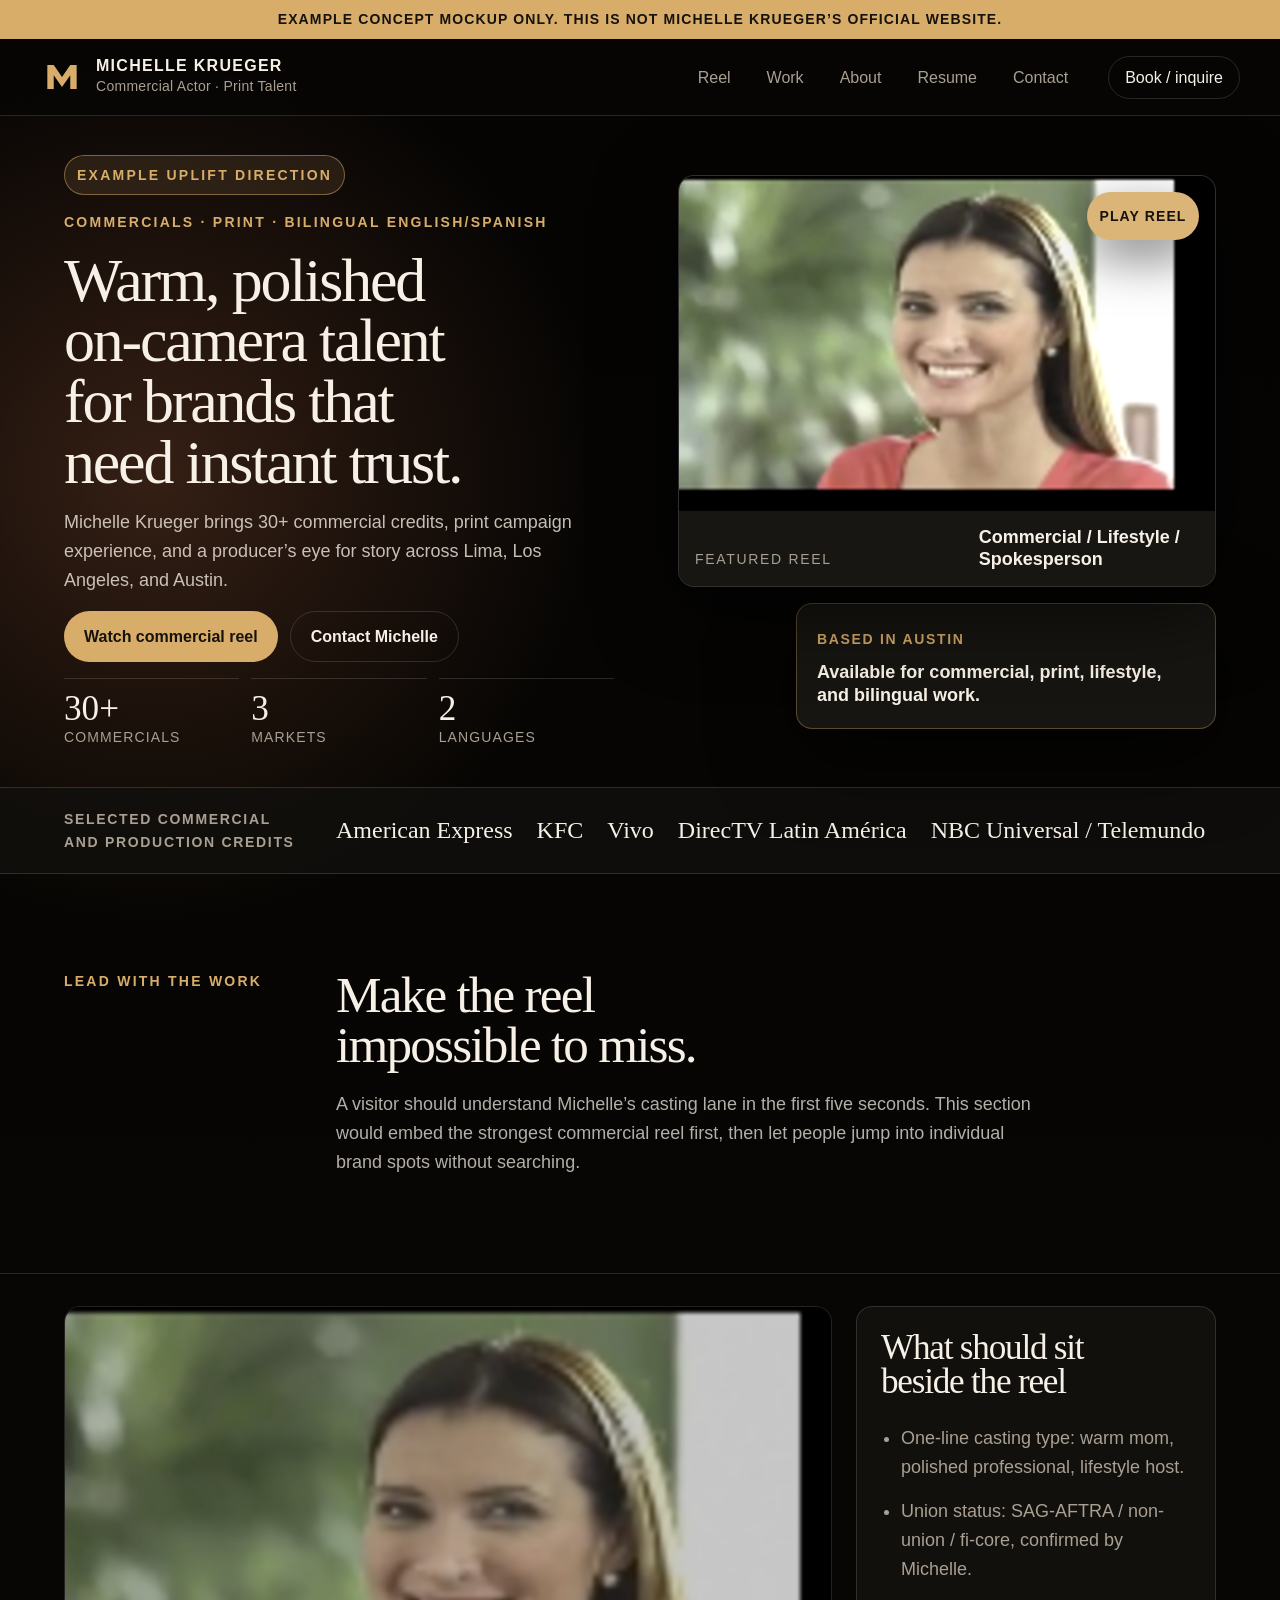
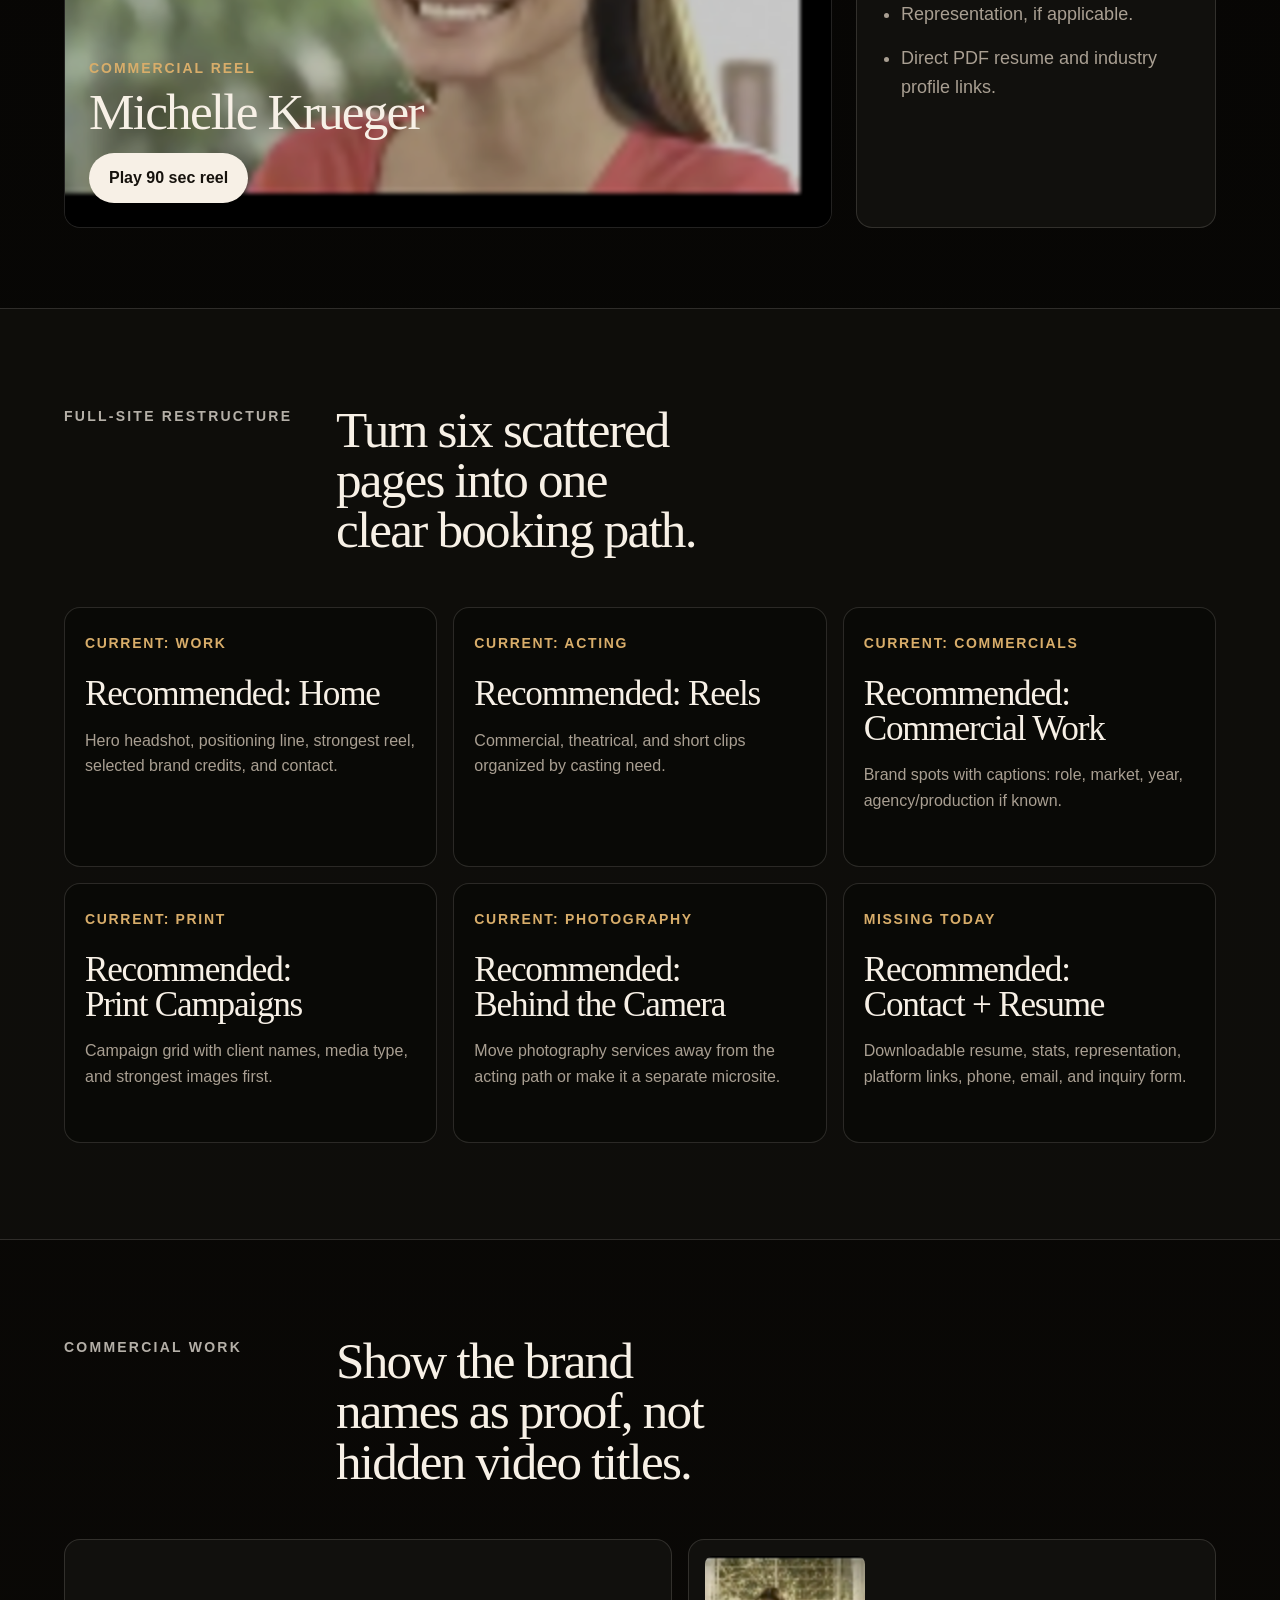
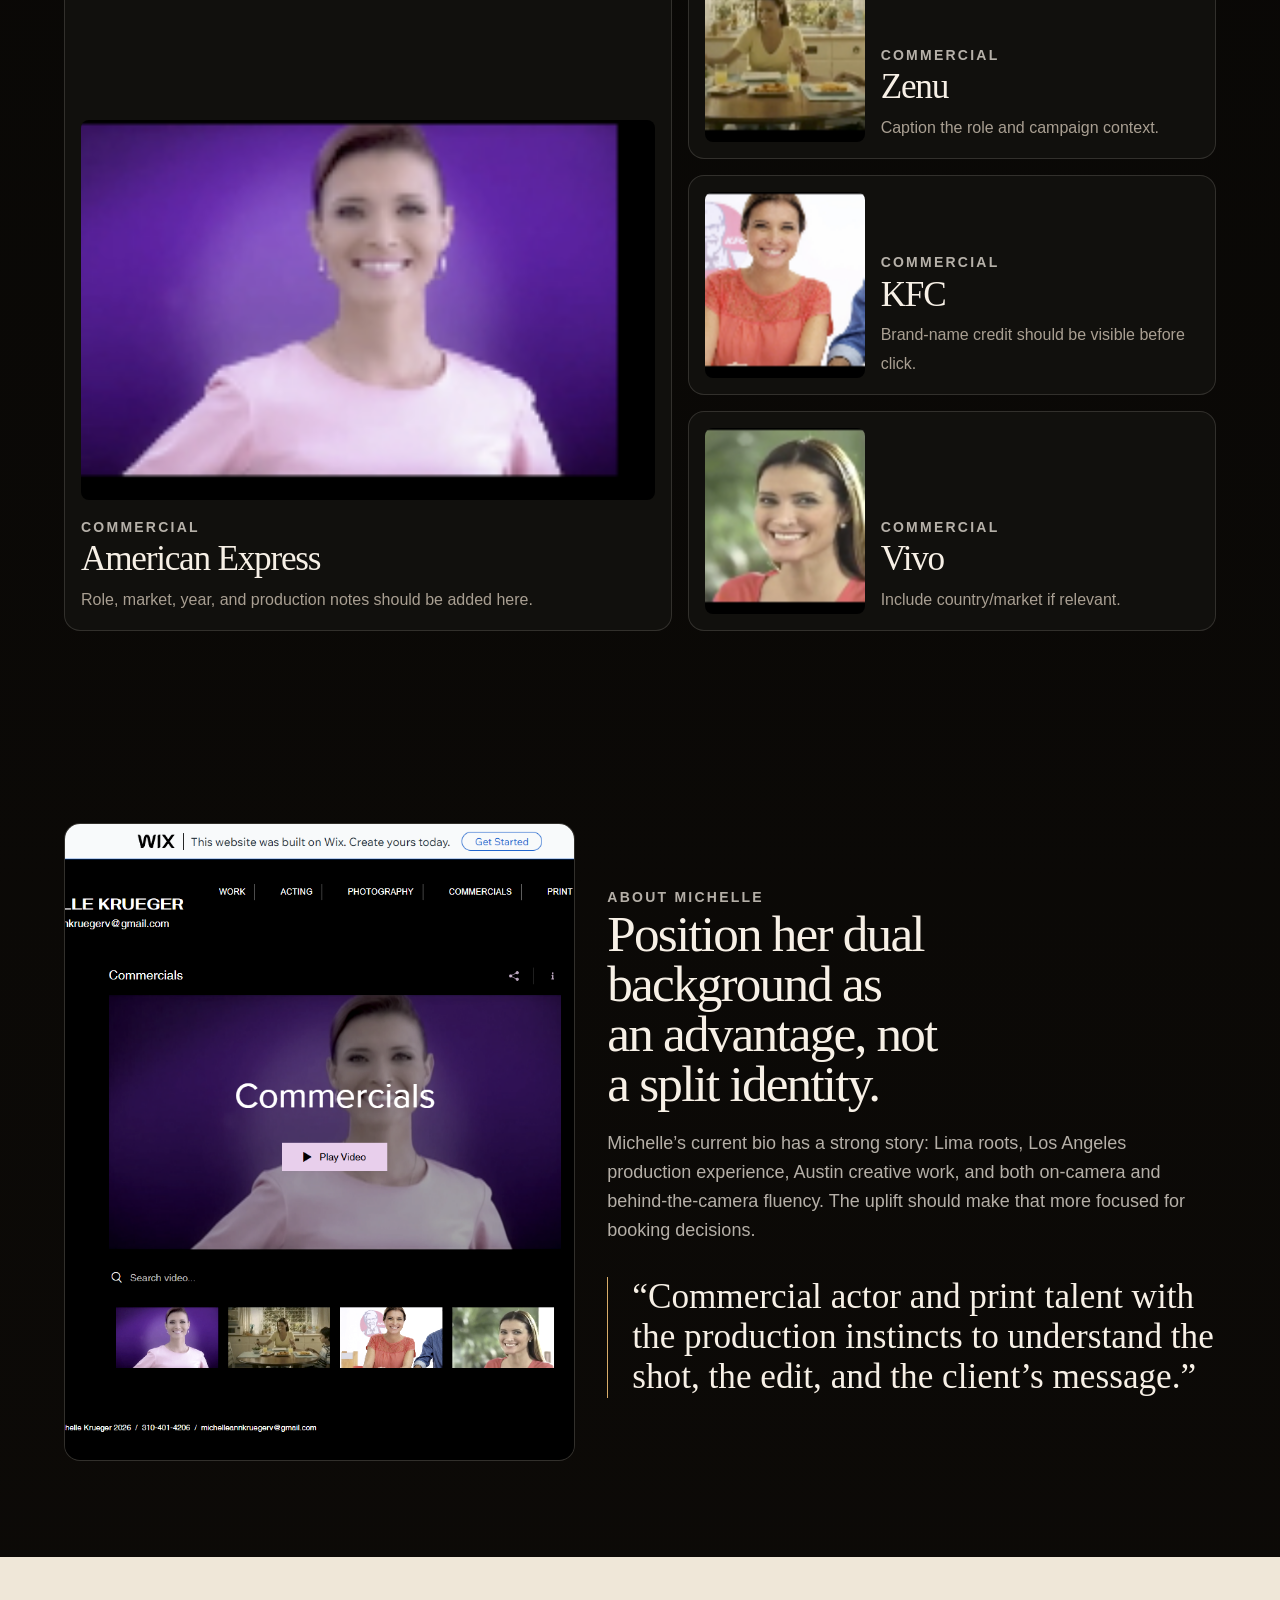
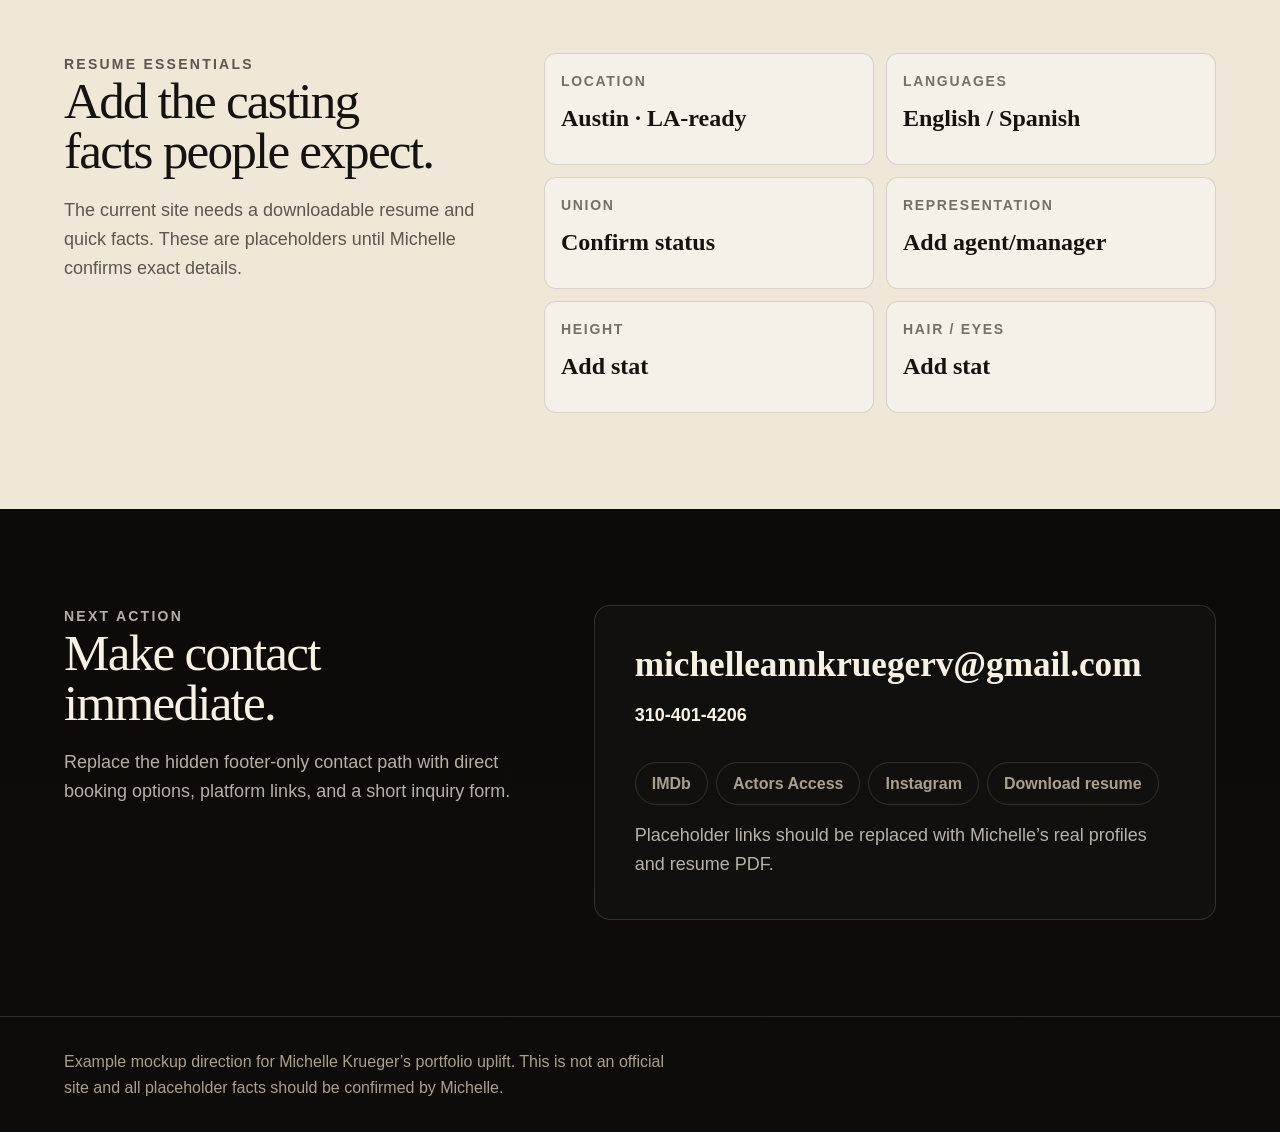
==== mockup/index.html @ 2bc83097 "Create Michelle portfolio handoff site" ====
<!doctype html>
<html lang="en">
  <head>
    <meta charset="UTF-8" />
    <meta name="viewport" content="width=device-width, initial-scale=1.0" />
    <title>Example Mockup | Michelle Krueger Portfolio Uplift</title>
    <meta name="robots" content="noindex,nofollow,noarchive" />
    <meta
      name="description"
      content="Commercial actor, print talent, and bilingual creative with 30+ commercials across Lima, Los Angeles, and Austin."
    />
    <meta property="og:title" content="Example Mockup | Michelle Krueger Portfolio Uplift" />
    <meta
      property="og:description"
      content="Commercial reel, print work, credits, resume, and contact for Michelle Krueger."
    />
    <meta property="og:type" content="website" />
    <link rel="preconnect" href="https://api.fontshare.com" />
    <link
      href="https://api.fontshare.com/v2/css?f[]=switzer@300,400,500,600,700&f[]=zodiak@400,500,700&display=swap"
      rel="stylesheet"
    />
    <link rel="stylesheet" href="styles.css" />
  </head>
  <body>
    <a class="skip-link" href="#main">Skip to content</a>

    <div class="example-banner" role="note">
      Example concept mockup only. This is not Michelle Krueger’s official website.
    </div>

    <header class="site-header">
      <a class="brand" href="#top" aria-label="Michelle Krueger home">
        <svg viewBox="0 0 48 48" aria-hidden="true" class="brand-mark">
          <path d="M8 37V11h7l9 13 9-13h7v26h-7V22L24 35 15 22v15H8Z" fill="currentColor" />
        </svg>
        <span>
          <strong>Michelle Krueger</strong>
          <em>Commercial Actor · Print Talent</em>
        </span>
      </a>

      <nav class="nav" aria-label="Primary navigation">
        <a href="#reel">Reel</a>
        <a href="#work">Work</a>
        <a href="#about">About</a>
        <a href="#resume">Resume</a>
        <a href="#contact">Contact</a>
      </nav>

      <a class="header-cta" href="mailto:michelleannkruegerv@gmail.com">Book / inquire</a>
    </header>

    <main id="main">
      <section class="hero" id="top">
        <div class="hero-copy">
          <p class="concept-label">Example uplift direction</p>
          <p class="eyebrow">Commercials · Print · Bilingual English/Spanish</p>
          <h1>Warm, polished on-camera talent for brands that need instant trust.</h1>
          <p class="lede">
            Michelle Krueger brings 30+ commercial credits, print campaign experience, and a
            producer’s eye for story across Lima, Los Angeles, and Austin.
          </p>
          <div class="hero-actions">
            <a class="button primary" href="#reel">Watch commercial reel</a>
            <a class="button secondary" href="#contact">Contact Michelle</a>
          </div>
          <dl class="quick-stats" aria-label="Talent highlights">
            <div>
              <dt>30+</dt>
              <dd>commercials</dd>
            </div>
            <div>
              <dt>3</dt>
              <dd>markets</dd>
            </div>
            <div>
              <dt>2</dt>
              <dd>languages</dd>
            </div>
          </dl>
        </div>

        <div class="hero-media" aria-label="Featured commercial reel preview">
          <figure class="reel-card">
            <img
              src="assets/clean-reel-still.png"
              width="650"
              height="365"
              alt="Clean commercial reel preview featuring Michelle Krueger"
            />
            <figcaption>
              <span>Featured Reel</span>
              <strong>Commercial / Lifestyle / Spokesperson</strong>
            </figcaption>
            <a class="play-button" href="#reel" aria-label="Jump to commercial reel">Play reel</a>
          </figure>
          <div class="availability-card">
            <span>Based in Austin</span>
            <strong>Available for commercial, print, lifestyle, and bilingual work.</strong>
          </div>
        </div>
      </section>

      <section class="proof-strip" aria-label="Selected credits">
        <span>Selected commercial and production credits</span>
        <ul>
          <li>American Express</li>
          <li>KFC</li>
          <li>Vivo</li>
          <li>DirecTV Latin América</li>
          <li>NBC Universal / Telemundo</li>
        </ul>
      </section>

      <section class="section split" id="reel">
        <div class="section-kicker">Lead with the work</div>
        <div>
          <h2>Make the reel impossible to miss.</h2>
          <p>
            A visitor should understand Michelle’s casting lane in the first five seconds. This
            section would embed the strongest commercial reel first, then let people jump into
            individual brand spots without searching.
          </p>
        </div>
      </section>

      <section class="featured-player" aria-label="Commercial reel layout mockup">
        <div class="player-frame">
          <img
            src="assets/clean-reel-still.png"
            width="650"
            height="365"
            alt="Commercial reel still featuring Michelle Krueger"
          />
          <div class="player-overlay">
            <p>Commercial Reel</p>
            <h3>Michelle Krueger</h3>
            <button type="button">Play 90 sec reel</button>
          </div>
        </div>
        <aside class="player-notes">
          <h3>What should sit beside the reel</h3>
          <ul>
            <li>One-line casting type: warm mom, polished professional, lifestyle host.</li>
            <li>Union status: SAG-AFTRA / non-union / fi-core, confirmed by Michelle.</li>
            <li>Representation, if applicable.</li>
            <li>Direct PDF resume and industry profile links.</li>
          </ul>
        </aside>
      </section>

      <section class="section architecture-section" aria-label="Recommended full site structure">
        <div class="section-header">
          <p class="section-kicker">Full-site restructure</p>
          <h2>Turn six scattered pages into one clear booking path.</h2>
        </div>
        <div class="architecture-grid">
          <article>
            <span>Current: Work</span>
            <h3>Recommended: Home</h3>
            <p>Hero headshot, positioning line, strongest reel, selected brand credits, and contact.</p>
          </article>
          <article>
            <span>Current: Acting</span>
            <h3>Recommended: Reels</h3>
            <p>Commercial, theatrical, and short clips organized by casting need.</p>
          </article>
          <article>
            <span>Current: Commercials</span>
            <h3>Recommended: Commercial Work</h3>
            <p>Brand spots with captions: role, market, year, agency/production if known.</p>
          </article>
          <article>
            <span>Current: Print</span>
            <h3>Recommended: Print Campaigns</h3>
            <p>Campaign grid with client names, media type, and strongest images first.</p>
          </article>
          <article>
            <span>Current: Photography</span>
            <h3>Recommended: Behind the Camera</h3>
            <p>Move photography services away from the acting path or make it a separate microsite.</p>
          </article>
          <article>
            <span>Missing today</span>
            <h3>Recommended: Contact + Resume</h3>
            <p>Downloadable resume, stats, representation, platform links, phone, email, and inquiry form.</p>
          </article>
        </div>
      </section>

      <section class="section" id="work">
        <div class="section-header">
          <p class="section-kicker">Commercial work</p>
          <h2>Show the brand names as proof, not hidden video titles.</h2>
        </div>

        <div class="work-grid">
          <article class="work-card large">
            <img src="assets/thumb-amex.png" width="170" height="93" alt="American Express commercial thumbnail" />
            <div>
              <p>Commercial</p>
              <h3>American Express</h3>
              <span>Role, market, year, and production notes should be added here.</span>
            </div>
          </article>
          <article class="work-card">
            <img src="assets/thumb-zenu.png" width="170" height="93" alt="Zenu commercial thumbnail" />
            <div>
              <p>Commercial</p>
              <h3>Zenu</h3>
              <span>Caption the role and campaign context.</span>
            </div>
          </article>
          <article class="work-card">
            <img src="assets/thumb-kfc.png" width="170" height="93" alt="KFC commercial thumbnail" />
            <div>
              <p>Commercial</p>
              <h3>KFC</h3>
              <span>Brand-name credit should be visible before click.</span>
            </div>
          </article>
          <article class="work-card">
            <img src="assets/thumb-vivo.png" width="170" height="93" alt="Vivo commercial thumbnail" />
            <div>
              <p>Commercial</p>
              <h3>Vivo</h3>
              <span>Include country/market if relevant.</span>
            </div>
          </article>
        </div>
      </section>

      <section class="section about-panel" id="about">
        <div class="portrait-block">
          <img
            src="assets/current-commercials-page.png"
            width="1440"
            height="900"
            alt="Screenshot from Michelle Krueger's current commercial portfolio page"
          />
        </div>
        <div class="about-copy">
          <p class="section-kicker">About Michelle</p>
          <h2>Position her dual background as an advantage, not a split identity.</h2>
          <p>
            Michelle’s current bio has a strong story: Lima roots, Los Angeles production experience,
            Austin creative work, and both on-camera and behind-the-camera fluency. The uplift should
            make that more focused for booking decisions.
          </p>
          <blockquote>
            “Commercial actor and print talent with the production instincts to understand the shot,
            the edit, and the client’s message.”
          </blockquote>
        </div>
      </section>

      <section class="section resume-panel" id="resume">
        <div>
          <p class="section-kicker">Resume essentials</p>
          <h2>Add the casting facts people expect.</h2>
          <p>
            The current site needs a downloadable resume and quick facts. These are placeholders until
            Michelle confirms exact details.
          </p>
        </div>
        <div class="facts-grid">
          <div><span>Location</span><strong>Austin · LA-ready</strong></div>
          <div><span>Languages</span><strong>English / Spanish</strong></div>
          <div><span>Union</span><strong>Confirm status</strong></div>
          <div><span>Representation</span><strong>Add agent/manager</strong></div>
          <div><span>Height</span><strong>Add stat</strong></div>
          <div><span>Hair / Eyes</span><strong>Add stat</strong></div>
        </div>
      </section>

      <section class="contact-section" id="contact">
        <div>
          <p class="section-kicker">Next action</p>
          <h2>Make contact immediate.</h2>
          <p>
            Replace the hidden footer-only contact path with direct booking options, platform links,
            and a short inquiry form.
          </p>
        </div>
        <div class="contact-card">
          <a class="contact-email" href="mailto:michelleannkruegerv@gmail.com">michelleannkruegerv@gmail.com</a>
          <a href="tel:+13104014206">310-401-4206</a>
          <div class="contact-links">
            <a href="#" aria-label="IMDb placeholder link">IMDb</a>
            <a href="#" aria-label="Actors Access placeholder link">Actors Access</a>
            <a href="#" aria-label="Instagram placeholder link">Instagram</a>
            <a href="#" aria-label="Resume placeholder link">Download resume</a>
          </div>
          <p>Placeholder links should be replaced with Michelle’s real profiles and resume PDF.</p>
        </div>
      </section>
    </main>

    <footer>
      <p>Example mockup direction for Michelle Krueger’s portfolio uplift. This is not an official site and all placeholder facts should be confirmed by Michelle.</p>
    </footer>
  </body>
</html>
---- mockup/styles.css ----
:root {
  --font-display: "Zodiak", Georgia, serif;
  --font-body: "Switzer", Arial, sans-serif;
  --text-xs: clamp(0.75rem, 0.7rem + 0.25vw, 0.875rem);
  --text-sm: clamp(0.875rem, 0.8rem + 0.35vw, 1rem);
  --text-base: clamp(1rem, 0.95rem + 0.25vw, 1.125rem);
  --text-lg: clamp(1.125rem, 1rem + 0.75vw, 1.5rem);
  --text-xl: clamp(1.5rem, 1.2rem + 1.25vw, 2.25rem);
  --text-2xl: clamp(2rem, 1.2rem + 2.5vw, 3.5rem);
  --text-hero: clamp(2.6rem, 1rem + 4.2vw, 5.35rem);
  --space-1: 0.25rem;
  --space-2: 0.5rem;
  --space-3: 0.75rem;
  --space-4: 1rem;
  --space-5: 1.25rem;
  --space-6: 1.5rem;
  --space-8: 2rem;
  --space-10: 2.5rem;
  --space-12: 3rem;
  --space-16: 4rem;
  --space-20: 5rem;
  --space-24: 6rem;
  --space-32: 8rem;
  --radius-sm: 0.375rem;
  --radius-md: 0.5rem;
  --radius-lg: 0.75rem;
  --radius-xl: 1rem;
  --radius-full: 9999px;
  --bg: #080705;
  --surface: #11100d;
  --surface-2: #191713;
  --surface-3: #efe7d8;
  --text: #f7f0e6;
  --muted: #a99f92;
  --faint: #6e665c;
  --accent: #d8ad6a;
  --accent-2: #a35d3b;
  --ink: #16120d;
  --line: color-mix(in oklab, var(--text) 14%, transparent);
  --shadow: 0 24px 80px color-mix(in oklab, #000 64%, transparent);
  color-scheme: dark;
}

*,
*::before,
*::after {
  box-sizing: border-box;
  margin: 0;
  padding: 0;
}

html {
  -moz-text-size-adjust: none;
  -webkit-text-size-adjust: none;
  text-size-adjust: none;
  scroll-behavior: smooth;
  scroll-padding-top: var(--space-20);
}

body {
  min-height: 100dvh;
  font-family: var(--font-body);
  font-size: var(--text-base);
  line-height: 1.6;
  color: var(--text);
  background:
    radial-gradient(circle at 12% 8%, color-mix(in oklab, var(--accent-2) 30%, transparent), transparent 28rem),
    linear-gradient(180deg, #050403 0%, var(--bg) 38%, #0e0b08 100%);
  -webkit-font-smoothing: antialiased;
  text-rendering: optimizeLegibility;
}

img,
svg {
  display: block;
  max-width: 100%;
  height: auto;
}

a {
  color: inherit;
  text-decoration: none;
}

p {
  max-width: 70ch;
  text-wrap: pretty;
}

h1,
h2,
h3 {
  font-family: var(--font-display);
  font-weight: 500;
  line-height: 0.98;
  letter-spacing: -0.035em;
  text-wrap: balance;
}

:focus-visible {
  outline: 2px solid var(--accent);
  outline-offset: 4px;
  border-radius: var(--radius-sm);
}

.skip-link {
  position: fixed;
  left: var(--space-4);
  top: var(--space-4);
  z-index: 100;
  transform: translateY(-160%);
  border-radius: var(--radius-full);
  background: var(--accent);
  color: var(--ink);
  padding: var(--space-3) var(--space-4);
  font-weight: 700;
}

.skip-link:focus {
  transform: translateY(0);
}

.example-banner {
  position: sticky;
  top: 0;
  z-index: 30;
  border-bottom: 1px solid color-mix(in oklab, var(--accent) 36%, transparent);
  padding: var(--space-2) var(--space-4);
  background: var(--accent);
  color: var(--ink);
  font-size: var(--text-xs);
  font-weight: 800;
  letter-spacing: 0.08em;
  text-align: center;
  text-transform: uppercase;
}

.site-header {
  position: sticky;
  top: 34px;
  z-index: 20;
  display: grid;
  grid-template-columns: 1fr auto auto;
  gap: var(--space-6);
  align-items: center;
  border-bottom: 1px solid var(--line);
  padding: var(--space-4) clamp(var(--space-4), 4vw, var(--space-10));
  background: color-mix(in oklab, var(--bg) 84%, transparent);
  backdrop-filter: blur(18px);
}

.brand {
  display: inline-flex;
  gap: var(--space-3);
  align-items: center;
}

.brand-mark {
  width: 44px;
  color: var(--accent);
}

.brand strong,
.brand em {
  display: block;
}

.brand strong {
  font-size: var(--text-sm);
  line-height: 1.1;
  letter-spacing: 0.08em;
  text-transform: uppercase;
}

.brand em {
  color: var(--muted);
  font-size: var(--text-xs);
  font-style: normal;
  letter-spacing: 0.02em;
}

.nav {
  display: flex;
  gap: var(--space-1);
  align-items: center;
}

.nav a,
.header-cta {
  border-radius: var(--radius-full);
  padding: var(--space-2) var(--space-4);
  color: var(--muted);
  font-size: var(--text-sm);
}

.nav a:hover,
.header-cta:hover {
  color: var(--text);
  background: color-mix(in oklab, var(--text) 8%, transparent);
}

.header-cta {
  border: 1px solid var(--line);
  color: var(--text);
}

.hero {
  display: grid;
  grid-template-columns: minmax(0, 0.92fr) minmax(320px, 0.9fr);
  gap: clamp(var(--space-8), 5vw, var(--space-16));
  align-items: center;
  min-height: auto;
  padding: clamp(var(--space-6), 3vw, var(--space-12)) clamp(var(--space-4), 5vw, var(--space-16));
}

.hero-copy {
  display: grid;
  gap: var(--space-4);
}

.eyebrow,
.concept-label,
.section-kicker,
.work-card p {
  color: var(--accent);
  font-size: var(--text-xs);
  font-weight: 700;
  letter-spacing: 0.16em;
  text-transform: uppercase;
}

.concept-label {
  width: fit-content;
  border: 1px solid color-mix(in oklab, var(--accent) 48%, transparent);
  border-radius: var(--radius-full);
  padding: var(--space-2) var(--space-3);
  background: color-mix(in oklab, var(--accent) 12%, transparent);
}

h1 {
  max-width: 14ch;
  font-size: clamp(2.35rem, 0.95rem + 3.65vw, 4.65rem);
}

.lede {
  max-width: 58ch;
  color: color-mix(in oklab, var(--text) 78%, transparent);
  font-size: var(--text-base);
}

.hero-actions {
  display: flex;
  flex-wrap: wrap;
  gap: var(--space-3);
}

.button {
  display: inline-flex;
  min-height: 48px;
  align-items: center;
  justify-content: center;
  border-radius: var(--radius-full);
  padding: var(--space-3) var(--space-5);
  font-size: var(--text-sm);
  font-weight: 700;
}

.button.primary {
  background: var(--accent);
  color: var(--ink);
}

.button.secondary {
  border: 1px solid var(--line);
  color: var(--text);
}

.quick-stats {
  display: grid;
  grid-template-columns: repeat(3, minmax(0, 1fr));
  gap: var(--space-3);
  max-width: 560px;
  padding-top: 0;
}

.quick-stats div {
  border-top: 1px solid var(--line);
  padding-top: var(--space-3);
}

.quick-stats dt {
  color: var(--text);
  font-family: var(--font-display);
  font-size: var(--text-xl);
  line-height: 1;
}

.quick-stats dd {
  color: var(--muted);
  font-size: var(--text-xs);
  letter-spacing: 0.08em;
  text-transform: uppercase;
}

.hero-media {
  position: relative;
}

.reel-card {
  position: relative;
  overflow: hidden;
  border: 1px solid var(--line);
  border-radius: var(--radius-xl);
  background: var(--surface);
  box-shadow: var(--shadow);
}

.reel-card img {
  aspect-ratio: 16 / 10;
  width: 100%;
  object-fit: cover;
  filter: saturate(0.86) contrast(1.1);
}

.reel-card figcaption {
  position: static;
  display: flex;
  gap: var(--space-4);
  align-items: end;
  justify-content: space-between;
  padding: var(--space-4);
  background: color-mix(in oklab, var(--surface-2) 92%, transparent);
}

.reel-card span {
  color: var(--muted);
  font-size: var(--text-xs);
  letter-spacing: 0.12em;
  text-transform: uppercase;
}

.reel-card strong {
  display: block;
  max-width: 22ch;
  font-size: var(--text-base);
  line-height: 1.2;
}

.play-button {
  position: absolute;
  inset: var(--space-4) var(--space-4) auto auto;
  display: grid;
  min-width: 112px;
  min-height: 48px;
  place-items: center;
  border-radius: var(--radius-full);
  background: color-mix(in oklab, var(--accent) 92%, white);
  color: var(--ink);
  font-size: var(--text-xs);
  font-weight: 800;
  letter-spacing: 0.08em;
  text-transform: uppercase;
  box-shadow: 0 18px 50px color-mix(in oklab, #000 50%, transparent);
}

.availability-card {
  position: static;
  width: min(420px, 100%);
  margin-top: var(--space-4);
  margin-left: auto;
  border: 1px solid color-mix(in oklab, var(--accent) 34%, transparent);
  border-radius: var(--radius-xl);
  padding: var(--space-5);
  background: color-mix(in oklab, var(--surface-2) 92%, transparent);
  box-shadow: var(--shadow);
}

.availability-card span {
  color: var(--accent);
  font-size: var(--text-xs);
  font-weight: 700;
  letter-spacing: 0.12em;
  text-transform: uppercase;
}

.availability-card strong {
  display: block;
  margin-top: var(--space-2);
  line-height: 1.3;
}

.proof-strip {
  display: grid;
  grid-template-columns: 240px 1fr;
  gap: var(--space-8);
  align-items: center;
  border-block: 1px solid var(--line);
  padding: var(--space-5) clamp(var(--space-4), 5vw, var(--space-16));
  background: color-mix(in oklab, var(--surface) 78%, transparent);
}

.proof-strip span {
  color: var(--muted);
  font-size: var(--text-xs);
  font-weight: 700;
  letter-spacing: 0.12em;
  text-transform: uppercase;
}

.proof-strip ul {
  display: flex;
  flex-wrap: wrap;
  gap: var(--space-3) var(--space-6);
  list-style: none;
}

.proof-strip li {
  font-family: var(--font-display);
  font-size: var(--text-lg);
}

.section {
  padding: clamp(var(--space-16), 8vw, var(--space-24)) clamp(var(--space-4), 5vw, var(--space-16));
}

.split {
  display: grid;
  grid-template-columns: 240px minmax(0, 820px);
  gap: var(--space-8);
  border-bottom: 1px solid var(--line);
}

.section h2,
.contact-section h2 {
  max-width: 16ch;
  margin-bottom: var(--space-5);
  font-size: var(--text-2xl);
}

.section p,
.contact-section p {
  color: color-mix(in oklab, var(--text) 72%, transparent);
}

.featured-player {
  display: grid;
  grid-template-columns: minmax(0, 1fr) 360px;
  gap: var(--space-6);
  padding: var(--space-8) clamp(var(--space-4), 5vw, var(--space-16)) var(--space-20);
}

.player-frame {
  position: relative;
  overflow: hidden;
  min-height: 520px;
  border: 1px solid var(--line);
  border-radius: var(--radius-xl);
  background: #000;
}

.player-frame img {
  width: 100%;
  height: 100%;
  min-height: 520px;
  object-fit: cover;
  opacity: 0.78;
}

.player-overlay {
  position: absolute;
  inset: auto var(--space-6) var(--space-6);
  max-width: 560px;
}

.player-overlay p {
  color: var(--accent);
  font-size: var(--text-xs);
  font-weight: 700;
  letter-spacing: 0.14em;
  text-transform: uppercase;
}

.player-overlay h3 {
  margin: var(--space-2) 0 var(--space-4);
  font-size: var(--text-2xl);
}

.player-overlay button {
  min-height: 48px;
  border: 0;
  border-radius: var(--radius-full);
  padding: var(--space-3) var(--space-5);
  background: var(--text);
  color: var(--ink);
  font: inherit;
  font-size: var(--text-sm);
  font-weight: 800;
  cursor: pointer;
}

.player-notes {
  align-self: stretch;
  border: 1px solid var(--line);
  border-radius: var(--radius-xl);
  padding: var(--space-6);
  background: var(--surface);
}

.player-notes h3 {
  margin-bottom: var(--space-6);
  font-size: var(--text-xl);
}

.player-notes ul {
  display: grid;
  gap: var(--space-4);
  padding-left: var(--space-5);
  color: var(--muted);
}

.architecture-section {
  border-block: 1px solid var(--line);
  background: color-mix(in oklab, var(--surface) 72%, transparent);
}

.architecture-grid {
  display: grid;
  grid-template-columns: repeat(3, minmax(0, 1fr));
  gap: var(--space-4);
}

.architecture-grid article {
  min-height: 260px;
  border: 1px solid var(--line);
  border-radius: var(--radius-xl);
  padding: var(--space-5);
  background: color-mix(in oklab, var(--bg) 58%, transparent);
}

.architecture-grid span {
  color: var(--accent);
  font-size: var(--text-xs);
  font-weight: 800;
  letter-spacing: 0.12em;
  text-transform: uppercase;
}

.architecture-grid h3 {
  margin: var(--space-5) 0 var(--space-4);
  font-size: var(--text-xl);
}

.architecture-grid p {
  color: var(--muted);
  font-size: var(--text-sm);
}

.section-header {
  display: grid;
  grid-template-columns: 240px minmax(0, 780px);
  gap: var(--space-8);
  align-items: start;
  margin-bottom: var(--space-8);
}

.work-grid {
  display: grid;
  grid-template-columns: 1.15fr 1fr;
  gap: var(--space-4);
}

.work-card {
  display: grid;
  grid-template-columns: 160px 1fr;
  gap: var(--space-4);
  align-items: end;
  min-height: 220px;
  overflow: hidden;
  border: 1px solid var(--line);
  border-radius: var(--radius-xl);
  padding: var(--space-4);
  background: var(--surface);
}

.work-card.large {
  grid-row: span 3;
  grid-template-columns: 1fr;
  min-height: 600px;
  align-content: end;
}

.work-card img {
  width: 100%;
  height: 100%;
  min-height: 130px;
  border-radius: var(--radius-md);
  object-fit: cover;
}

.work-card.large img {
  min-height: 380px;
}

.work-card h3 {
  margin: var(--space-1) 0 var(--space-2);
  font-size: var(--text-xl);
}

.work-card span {
  color: var(--muted);
  font-size: var(--text-sm);
}

.about-panel {
  display: grid;
  grid-template-columns: minmax(0, 0.84fr) minmax(0, 1fr);
  gap: var(--space-8);
  align-items: center;
}

.portrait-block {
  overflow: hidden;
  border: 1px solid var(--line);
  border-radius: var(--radius-xl);
  background: var(--surface);
}

.portrait-block img {
  width: 100%;
  aspect-ratio: 4 / 5;
  object-fit: cover;
  object-position: 47% 32%;
  filter: saturate(0.75) contrast(1.08);
}

.about-copy blockquote {
  margin-top: var(--space-8);
  border-left: 1px solid var(--accent);
  padding-left: var(--space-6);
  color: var(--text);
  font-family: var(--font-display);
  font-size: var(--text-xl);
  line-height: 1.15;
}

.resume-panel {
  display: grid;
  grid-template-columns: 0.8fr 1.2fr;
  gap: var(--space-8);
  background: var(--surface-3);
  color: var(--ink);
}

.resume-panel .section-kicker,
.resume-panel p {
  color: color-mix(in oklab, var(--ink) 68%, transparent);
}

.facts-grid {
  display: grid;
  grid-template-columns: repeat(2, minmax(0, 1fr));
  gap: var(--space-3);
}

.facts-grid div {
  min-height: 112px;
  border: 1px solid color-mix(in oklab, var(--ink) 14%, transparent);
  border-radius: var(--radius-lg);
  padding: var(--space-4);
  background: color-mix(in oklab, white 42%, transparent);
}

.facts-grid span {
  display: block;
  margin-bottom: var(--space-3);
  color: color-mix(in oklab, var(--ink) 58%, transparent);
  font-size: var(--text-xs);
  font-weight: 800;
  letter-spacing: 0.12em;
  text-transform: uppercase;
}

.facts-grid strong {
  font-family: var(--font-display);
  font-size: var(--text-lg);
  line-height: 1.1;
}

.contact-section {
  display: grid;
  grid-template-columns: 0.8fr 1fr;
  gap: var(--space-8);
  padding: clamp(var(--space-16), 8vw, var(--space-24)) clamp(var(--space-4), 5vw, var(--space-16));
}

.contact-card {
  display: grid;
  gap: var(--space-4);
  border: 1px solid var(--line);
  border-radius: var(--radius-xl);
  padding: clamp(var(--space-6), 5vw, var(--space-10));
  background: var(--surface);
}

.contact-card a {
  width: fit-content;
  color: var(--text);
  font-weight: 700;
}

.contact-email {
  font-family: var(--font-display);
  font-size: var(--text-xl);
  line-height: 1.1;
  word-break: break-word;
}

.contact-links {
  display: flex;
  flex-wrap: wrap;
  gap: var(--space-2);
  padding-top: var(--space-4);
}

.contact-links a {
  border: 1px solid var(--line);
  border-radius: var(--radius-full);
  padding: var(--space-2) var(--space-4);
  color: var(--muted);
  font-size: var(--text-sm);
}

footer {
  border-top: 1px solid var(--line);
  padding: var(--space-8) clamp(var(--space-4), 5vw, var(--space-16));
  color: var(--muted);
  font-size: var(--text-sm);
}

@media (max-width: 980px) {
  .site-header {
    grid-template-columns: 1fr auto;
  }

  .nav {
    display: none;
  }

  .hero,
  .featured-player,
  .about-panel,
  .resume-panel,
  .contact-section {
    grid-template-columns: 1fr;
  }

  .hero {
    min-height: 0;
  }

  h1 {
    max-width: 12ch;
  }

  .proof-strip,
  .split,
  .section-header {
    grid-template-columns: 1fr;
    gap: var(--space-4);
  }

  .architecture-grid {
    grid-template-columns: repeat(2, minmax(0, 1fr));
  }

  .work-grid {
    grid-template-columns: 1fr;
  }

  .work-card.large {
    grid-row: auto;
    min-height: auto;
  }
}

@media (max-width: 640px) {
  .example-banner {
    position: static;
    line-height: 1.35;
  }

  .site-header {
    top: 0;
  }

  .site-header {
    gap: var(--space-3);
    padding-inline: var(--space-4);
  }

  .brand-mark {
    width: 36px;
  }

  .header-cta {
    padding-inline: var(--space-3);
  }

  .hero {
    padding-top: var(--space-10);
  }

  .hero-actions,
  .quick-stats,
  .facts-grid,
  .work-card,
  .architecture-grid {
    grid-template-columns: 1fr;
  }

  .work-card {
    min-height: auto;
  }

  .player-frame,
  .player-frame img {
    min-height: 390px;
  }

  .play-button {
    width: 92px;
    height: 92px;
  }

  .reel-card figcaption {
    display: grid;
    gap: var(--space-1);
  }

  .availability-card {
    position: static;
    width: auto;
    margin-top: var(--space-4);
  }

  .proof-strip ul {
    display: grid;
    gap: var(--space-2);
  }
}

@media (prefers-reduced-motion: reduce) {
  *,
  *::before,
  *::after {
    animation-duration: 0.01ms !important;
    animation-iteration-count: 1 !important;
    scroll-behavior: auto !important;
    transition-duration: 0.01ms !important;
  }
}
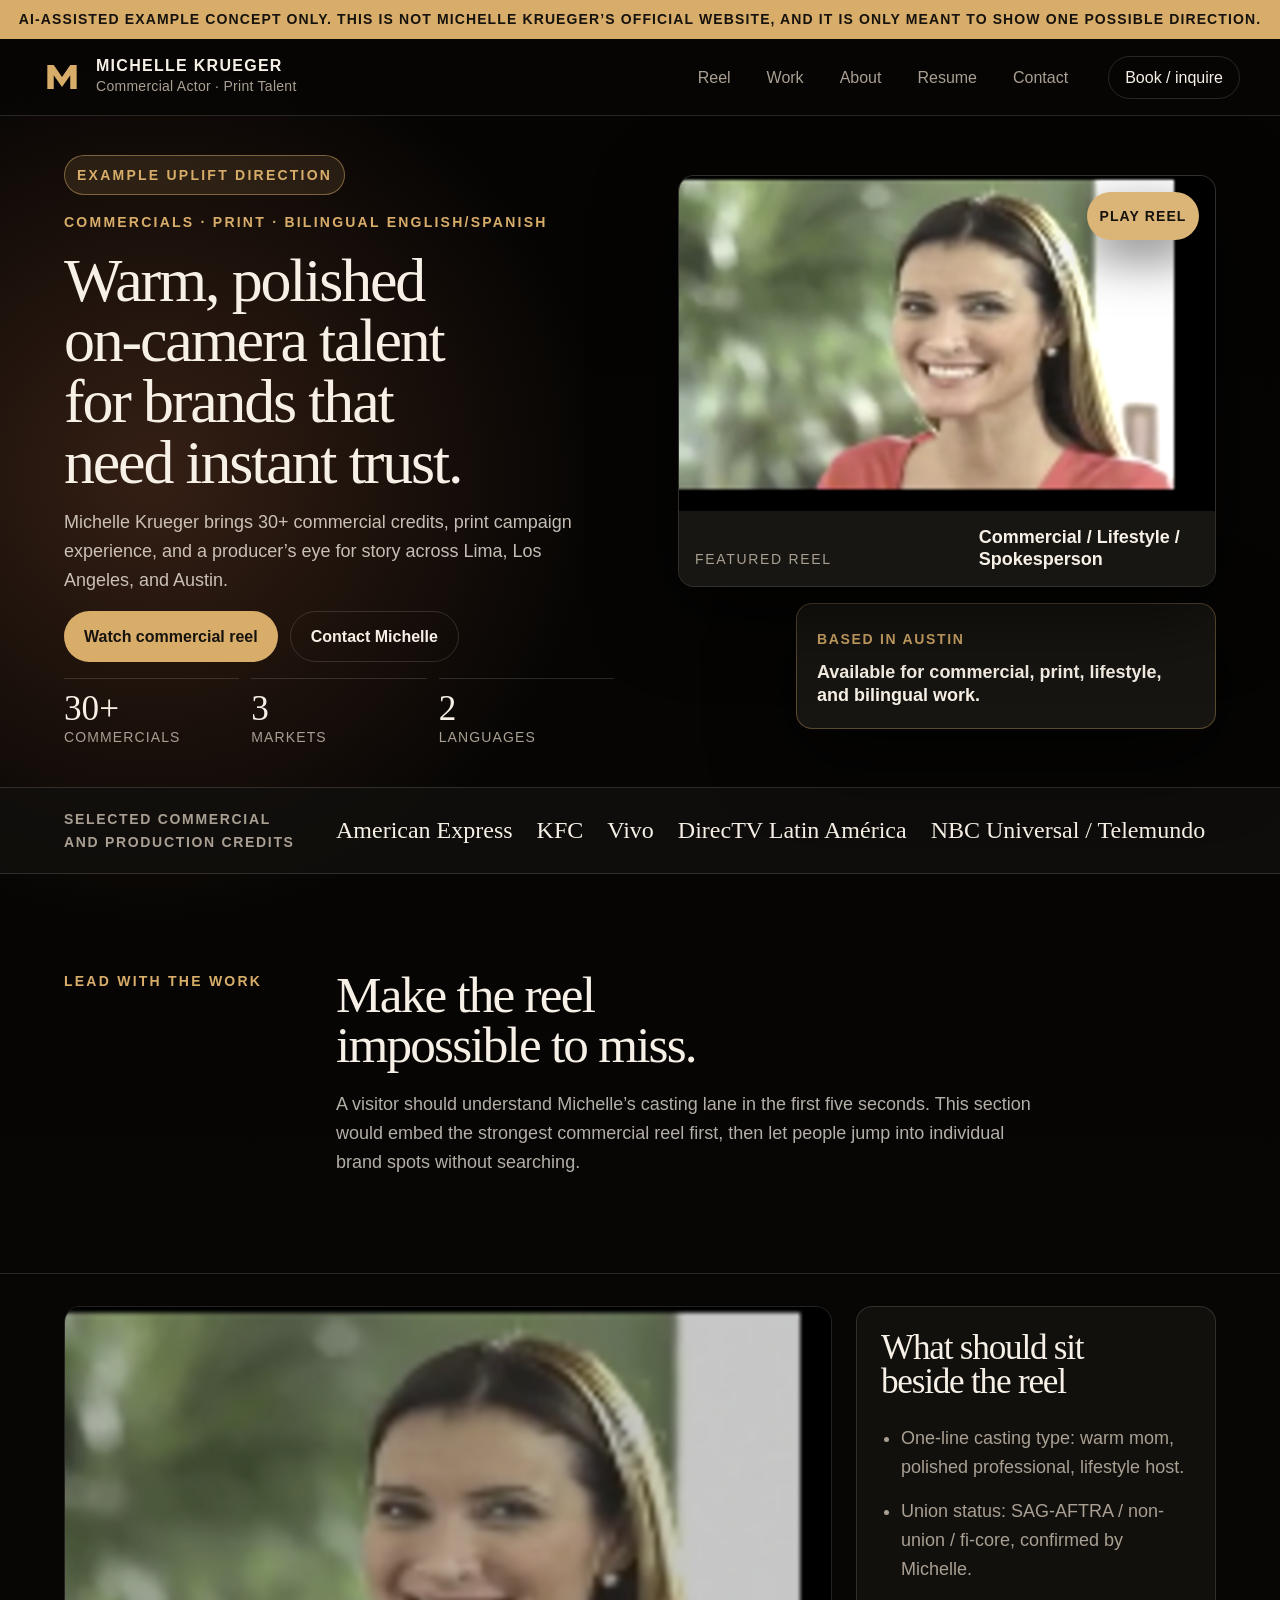
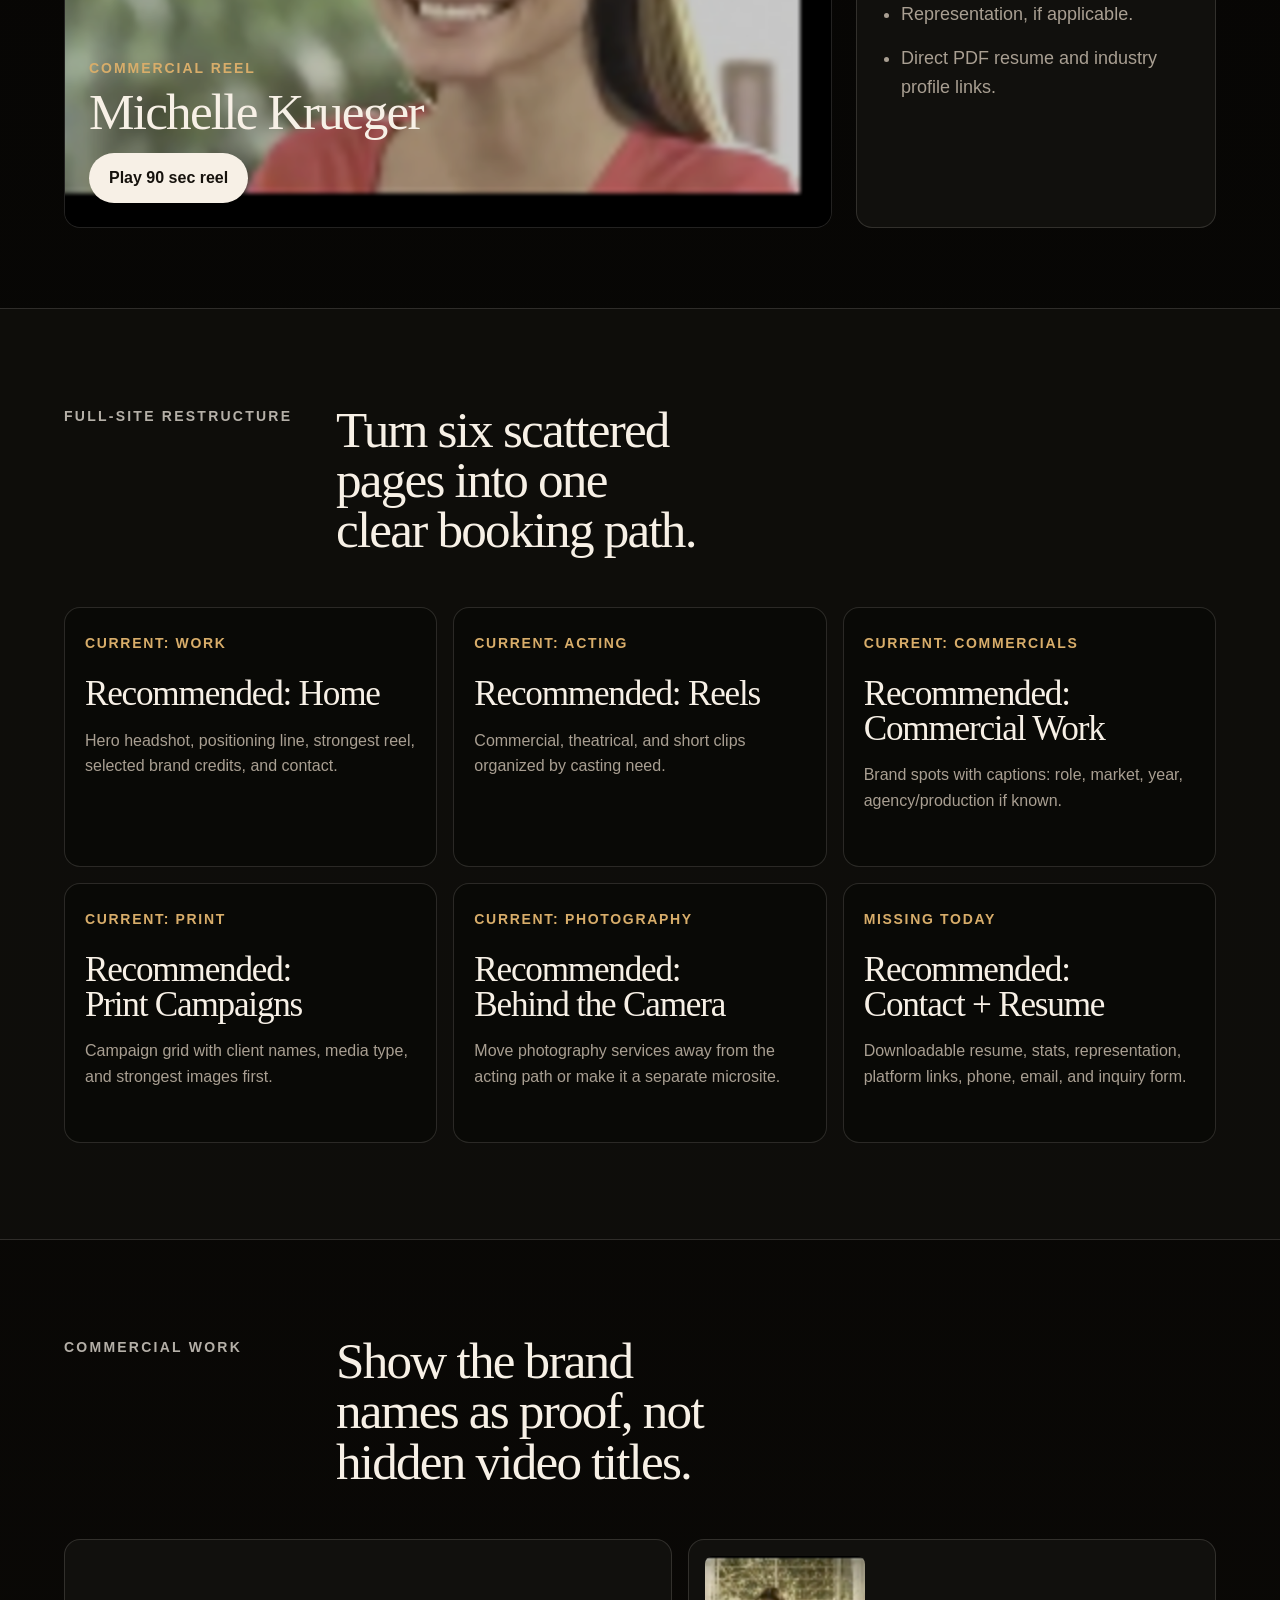
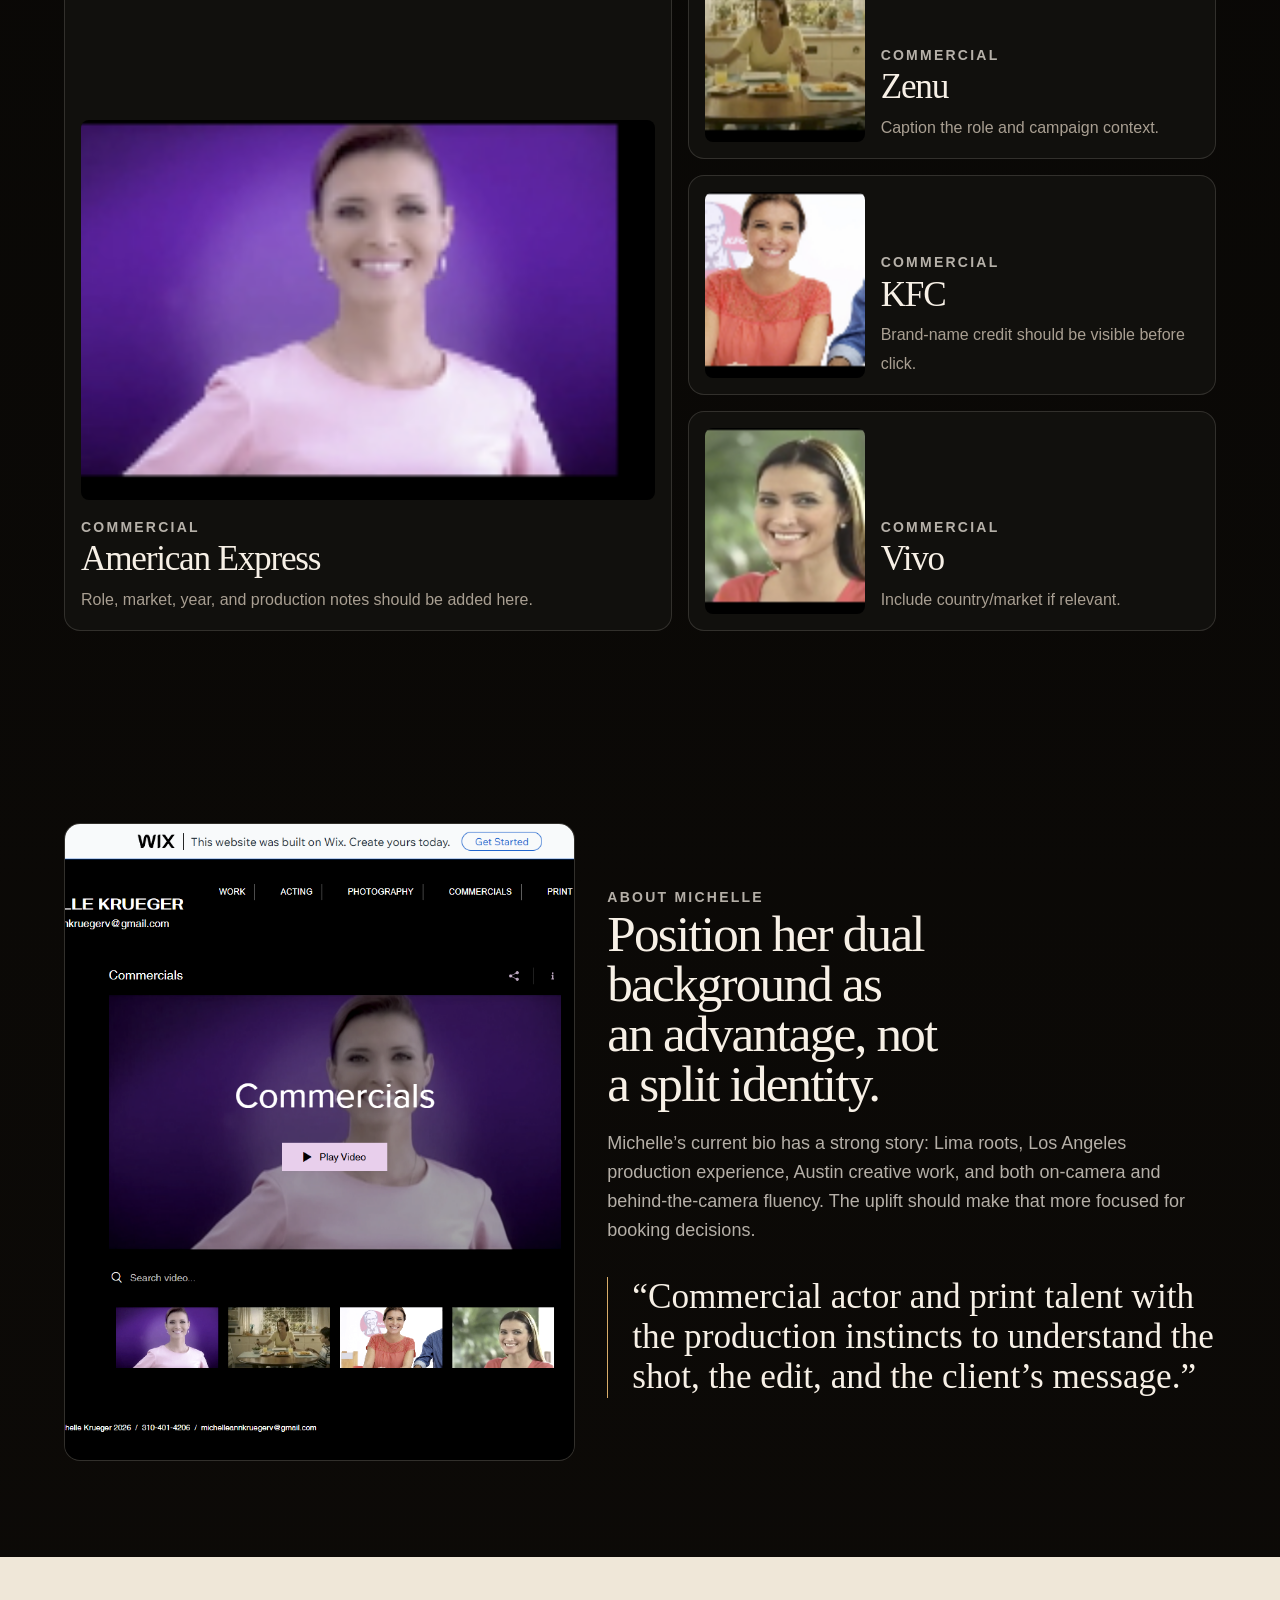
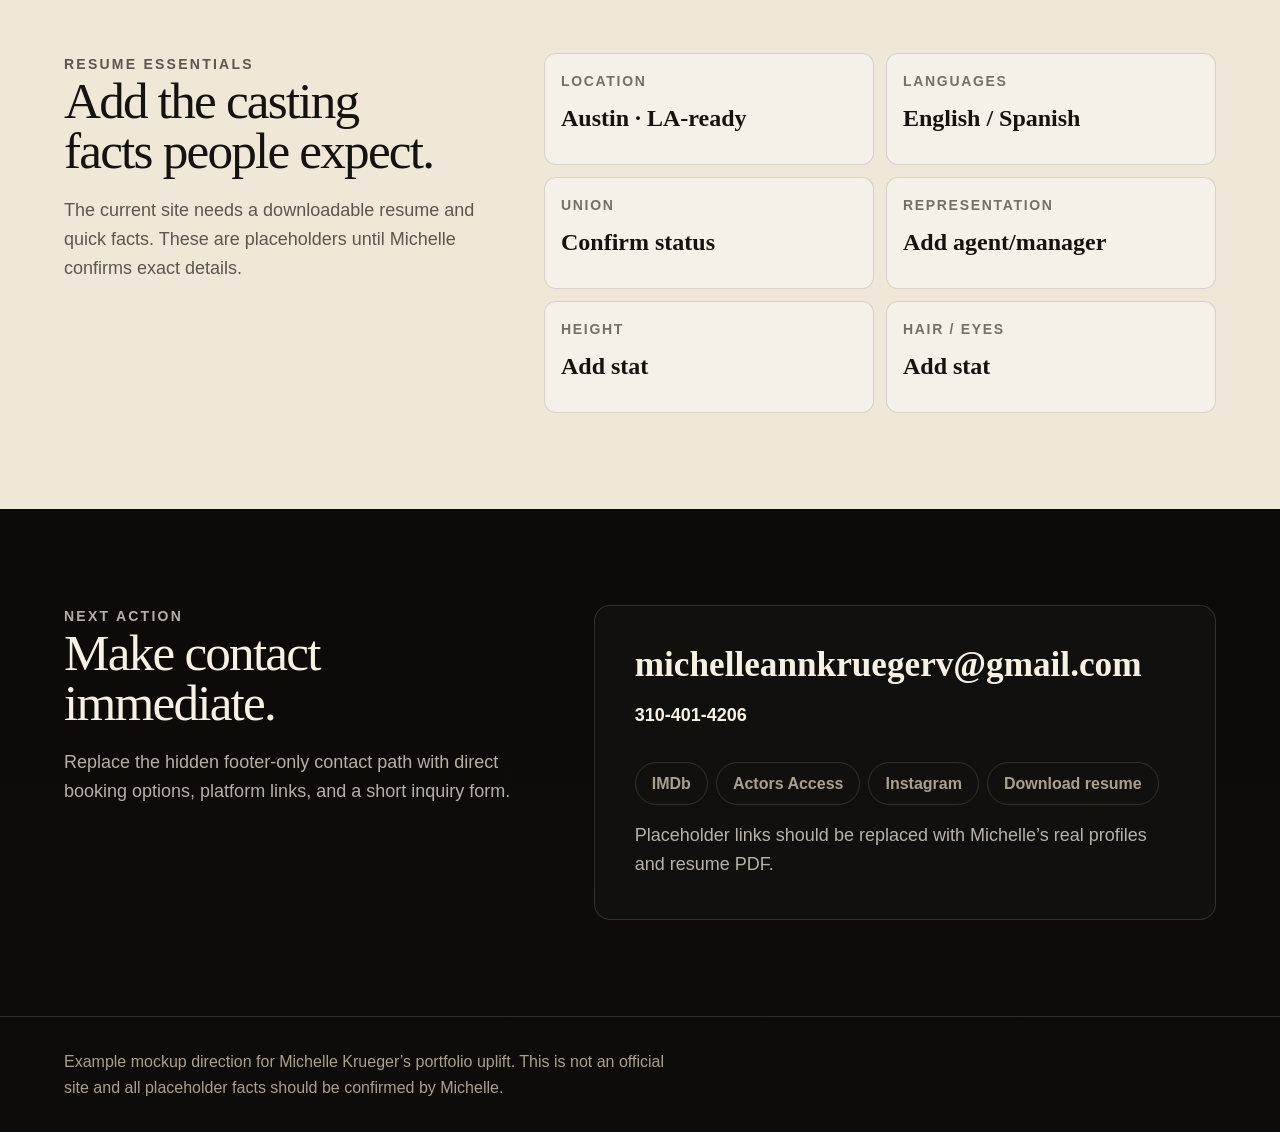
==== commit 2fec5b64: "Soften framing as AI-assisted suggestions" ====
--- a/mockup/index.html
+++ b/mockup/index.html
@@ -26,7 +26,8 @@
     <a class="skip-link" href="#main">Skip to content</a>
 
     <div class="example-banner" role="note">
-      Example concept mockup only. This is not Michelle Krueger’s official website.
+      AI-assisted example concept only. This is not Michelle Krueger’s official website, and it is only
+      meant to show one possible direction.
     </div>
 
     <header class="site-header">
